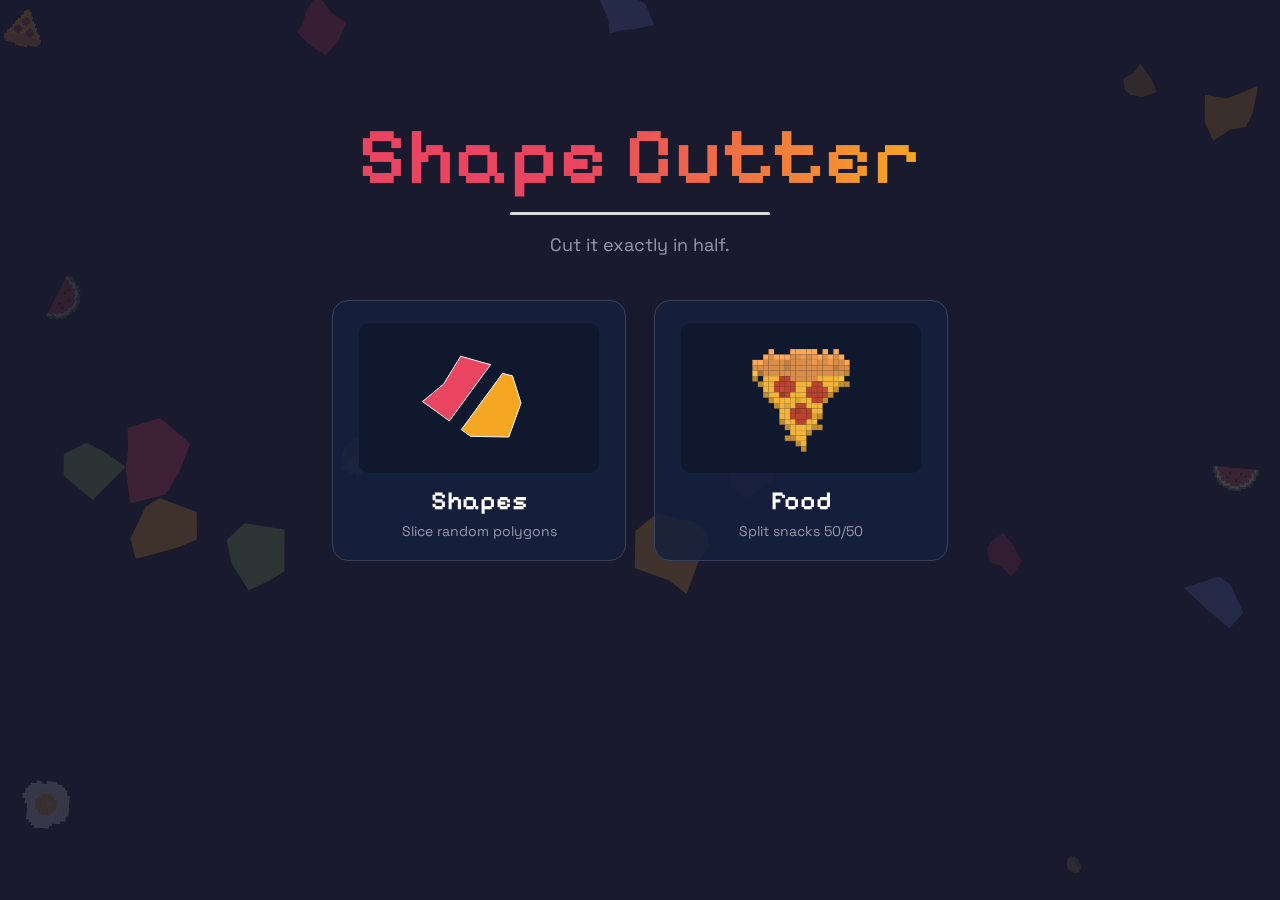
==== index.html @ d374879e "creating a better main ui and animations" ====
<!DOCTYPE html>
<html>
<head>
  <meta charset="utf-8">
  <meta name="viewport" content="width=device-width, initial-scale=1">
  <title>Shape Cutter</title>
  <link rel="preconnect" href="https://fonts.googleapis.com">
  <link rel="preconnect" href="https://fonts.gstatic.com" crossorigin>
  <link href="https://fonts.googleapis.com/css2?family=Pixelify+Sans:wght@400..700&family=Space+Grotesk:wght@300..700&display=swap" rel="stylesheet">
  <link rel="stylesheet" href="style.css">
</head>
<body>
  <canvas id="bg"></canvas>
  <main class="menu-wrap">
    <h1 class="title">Shape Cutter</h1>
    <div class="slice-line"></div>
    <p class="tagline">Cut it exactly in half.</p>
    <div class="menu">
      <a class="mode" href="shape.html">
        <canvas id="previewShapes" width="240" height="150"></canvas>
        <span class="mode-name">Shapes</span>
        <span class="mode-desc">Slice random polygons</span>
      </a>
      <a class="mode" href="objects.html">
        <canvas id="previewFood" width="240" height="150"></canvas>
        <span class="mode-name">Food</span>
        <span class="mode-desc">Split snacks 50/50</span>
      </a>
    </div>
  </main>
  <script src="engine.js"></script>
  <script src="foods.js"></script>
  <script src="menu.js"></script>
</body>
</html>
---- style.css ----
body {
  display: flex;
  flex-direction: column;
  align-items: center;
  background: #1a1a2e;
  font-family: 'Space Grotesk', system-ui, sans-serif;
  color: #eee;
  margin: 0;
  min-height: 100vh;
}
#game {
  border: 1px solid #444;
  background: #16213e;
  margin-top: 20px;
}
button {
  margin-top: 14px;
  font-family: inherit;
}
.back {
  align-self: flex-start;
  margin: 14px 0 0 14px;
  color: #99a;
  text-decoration: none;
}
.back:hover {
  color: #fff;
}

/* --- landing page --- */
#bg {
  position: fixed;
  inset: 0;
  z-index: 0;
}
.menu-wrap {
  position: relative;
  z-index: 1;
  display: flex;
  flex-direction: column;
  align-items: center;
}
.title {
  margin: 12vh 0 0;
  font-family: 'Pixelify Sans', monospace;
  font-size: clamp(44px, 9vw, 80px);
  font-weight: 600;
  letter-spacing: 1px;
  background: linear-gradient(100deg, #e94560 20%, #f5a623 50%, #e94560 80%);
  background-size: 200% 100%;
  -webkit-background-clip: text;
  background-clip: text;
  color: transparent;
  animation: rise 0.7s ease-out both, shimmer 6s linear infinite;
}
.slice-line {
  width: 0;
  height: 3px;
  border-radius: 2px;
  background: #fff;
  opacity: 0.85;
  margin-top: 8px;
  animation: slice 0.6s 0.5s ease-out forwards;
}
.tagline {
  color: #99a;
  font-size: 18px;
  margin: 18px 0 0;
  animation: rise 0.7s 0.2s ease-out both;
}
.menu {
  display: flex;
  gap: 28px;
  margin-top: 44px;
  flex-wrap: wrap;
  justify-content: center;
}
.mode {
  display: flex;
  flex-direction: column;
  align-items: center;
  gap: 6px;
  padding: 22px 26px 20px;
  background: rgba(22, 33, 62, 0.85);
  border: 1px solid #3a3f5c;
  border-radius: 16px;
  color: #fff;
  text-decoration: none;
  transition: transform 0.25s ease, border-color 0.25s ease, box-shadow 0.25s ease;
  animation: rise 0.7s 0.35s ease-out both;
}
.mode:nth-child(2) {
  animation-delay: 0.5s;
}
.mode:hover {
  transform: translateY(-8px) scale(1.03);
  border-color: #e94560;
  box-shadow: 0 12px 40px rgba(233, 69, 96, 0.25);
}
.mode canvas {
  border-radius: 10px;
  background: #10182e;
}
.mode-name {
  font-family: 'Pixelify Sans', monospace;
  font-size: 26px;
  font-weight: 600;
  margin-top: 6px;
}
.mode-desc {
  font-size: 14px;
  color: #99a;
}

@keyframes rise {
  from {
    opacity: 0;
    transform: translateY(18px);
  }
  to {
    opacity: 1;
    transform: none;
  }
}
@keyframes shimmer {
  to {
    background-position: 200% 0;
  }
}
@keyframes slice {
  to {
    width: min(260px, 60vw);
  }
}

@media (prefers-reduced-motion: reduce) {
  * {
    animation: none !important;
    transition: none !important;
  }
  .slice-line {
    width: min(260px, 60vw);
  }
}
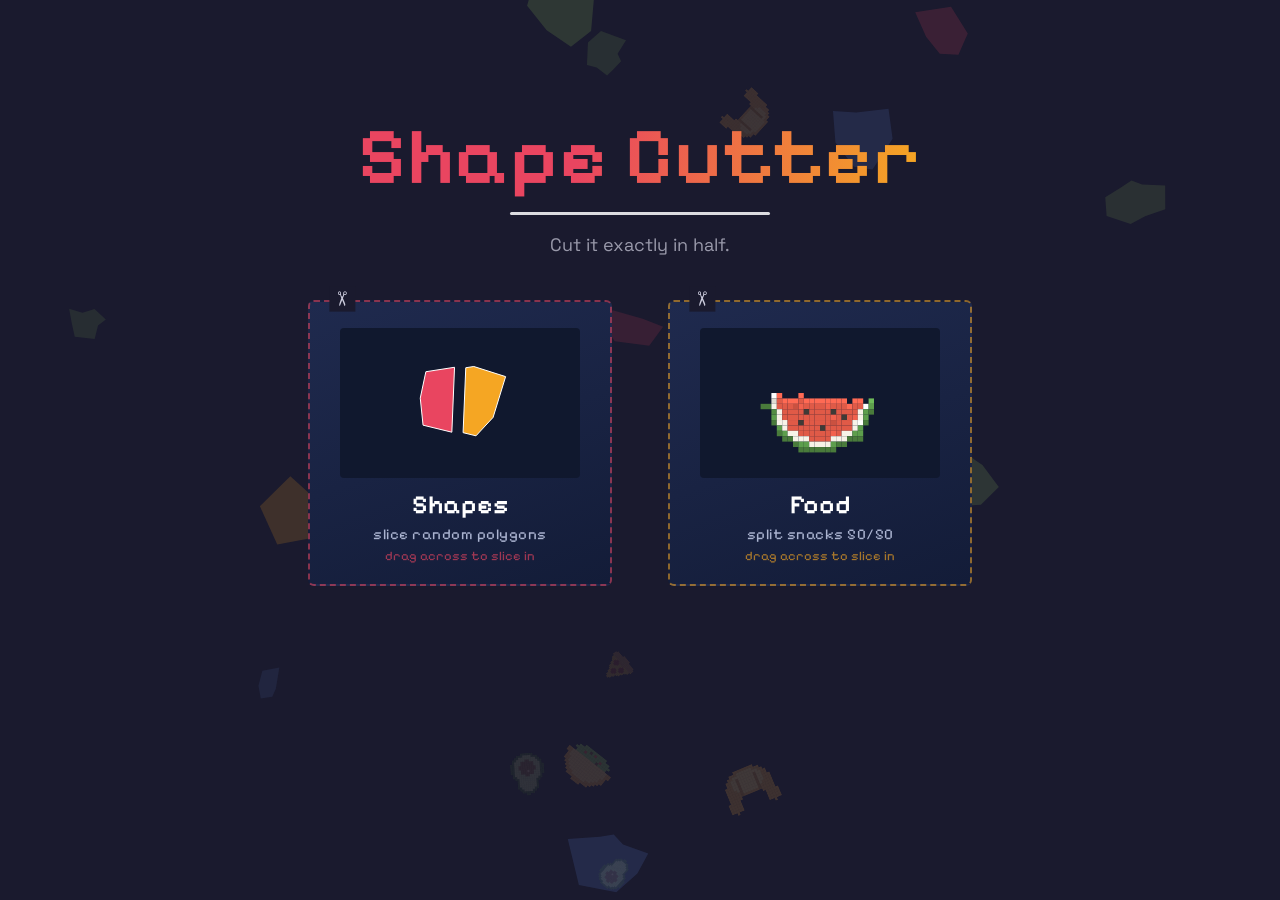
==== commit 01216874: "bettter cutting animation added a knife for the food mode and also added crumb animations" ====
--- a/index.html
+++ b/index.html
@@ -6,7 +6,7 @@
   <title>Shape Cutter</title>
   <link rel="preconnect" href="https://fonts.googleapis.com">
   <link rel="preconnect" href="https://fonts.gstatic.com" crossorigin>
-  <link href="https://fonts.googleapis.com/css2?family=Pixelify+Sans:wght@400..700&family=Space+Grotesk:wght@300..700&display=swap" rel="stylesheet">
+  <link href="https://fonts.googleapis.com/css2?family=Pixelify+Sans:wght@400..700&family=Orbitron:wght@500;700&family=Space+Grotesk:wght@300..700&display=swap" rel="stylesheet">
   <link rel="stylesheet" href="style.css">
 </head>
 <body>
@@ -16,15 +16,17 @@
     <div class="slice-line"></div>
     <p class="tagline">Cut it exactly in half.</p>
     <div class="menu">
-      <a class="mode" href="shape.html">
+      <a class="mode mode-shapes" href="shape.html">
         <canvas id="previewShapes" width="240" height="150"></canvas>
         <span class="mode-name">Shapes</span>
-        <span class="mode-desc">Slice random polygons</span>
+        <span class="mode-desc">slice random polygons</span>
+        <span class="mode-hint">drag across to slice in</span>
       </a>
-      <a class="mode" href="objects.html">
+      <a class="mode mode-food" href="objects.html">
         <canvas id="previewFood" width="240" height="150"></canvas>
         <span class="mode-name">Food</span>
-        <span class="mode-desc">Split snacks 50/50</span>
+        <span class="mode-desc">split snacks 50/50</span>
+        <span class="mode-hint">drag across to slice in</span>
       </a>
     </div>
   </main>
--- a/style.css
+++ b/style.css
@@ -9,18 +9,25 @@
   min-height: 100vh;
 }
 #game {
-  border: 1px solid #444;
+  position: fixed;
+  inset: 0;
   background: #16213e;
-  margin-top: 20px;
+  touch-action: none;
 }
 button {
   margin-top: 14px;
   font-family: inherit;
 }
 .back {
-  align-self: flex-start;
-  margin: 14px 0 0 14px;
-  color: #99a;
+  position: fixed;
+  top: 14px;
+  left: 14px;
+  z-index: 10;
+  padding: 6px 14px;
+  background: rgba(15, 52, 96, 0.8);
+  border: 1px solid #3a3f5c;
+  border-radius: 8px;
+  color: #ccd;
   text-decoration: none;
 }
 .back:hover {
@@ -70,36 +77,60 @@
 }
 .menu {
   display: flex;
-  gap: 28px;
+  gap: 56px;
   margin-top: 44px;
   flex-wrap: wrap;
   justify-content: center;
 }
 .mode {
+  --accent: #e94560;
+  position: relative;
   display: flex;
   flex-direction: column;
   align-items: center;
-  gap: 6px;
-  padding: 22px 26px 20px;
-  background: rgba(22, 33, 62, 0.85);
-  border: 1px solid #3a3f5c;
-  border-radius: 16px;
+  gap: 5px;
+  padding: 26px 30px 20px;
+  background: linear-gradient(160deg, #1f2a4e 0%, #131c38 100%);
+  border: 2px dashed color-mix(in srgb, var(--accent) 55%, transparent);
+  border-radius: 6px;
   color: #fff;
   text-decoration: none;
   transition: transform 0.25s ease, border-color 0.25s ease, box-shadow 0.25s ease;
   animation: rise 0.7s 0.35s ease-out both;
 }
+.mode-food {
+  --accent: #f5a623;
+}
 .mode:nth-child(2) {
   animation-delay: 0.5s;
 }
+/* scissors riding the dashed "cut here" border */
+.mode::before {
+  content: '\2702';
+  position: absolute;
+  top: -16px;
+  left: 20px;
+  font-size: 20px;
+  transform: rotate(90deg);
+  color: #ccd;
+  background: #1a1a2e;
+  padding: 0 4px;
+}
 .mode:hover {
   transform: translateY(-8px) scale(1.03);
-  border-color: #e94560;
-  box-shadow: 0 12px 40px rgba(233, 69, 96, 0.25);
+  border-style: solid;
+  border-color: var(--accent);
+  box-shadow: 0 12px 40px color-mix(in srgb, var(--accent) 28%, transparent),
+    inset 0 0 30px color-mix(in srgb, var(--accent) 10%, transparent);
+}
+.mode:hover::before {
+  animation: snip 0.5s ease-in-out infinite;
 }
 .mode canvas {
-  border-radius: 10px;
+  border-radius: 4px;
   background: #10182e;
+  touch-action: none;
+  cursor: crosshair;
 }
 .mode-name {
   font-family: 'Pixelify Sans', monospace;
@@ -108,8 +139,44 @@
   margin-top: 6px;
 }
 .mode-desc {
-  font-size: 14px;
-  color: #99a;
+  font-family: 'Pixelify Sans', monospace;
+  font-size: 15px;
+  letter-spacing: 0.5px;
+  color: #aab3d0;
+}
+.mode-hint {
+  font-family: 'Pixelify Sans', monospace;
+  font-size: 13px;
+  color: var(--accent);
+  opacity: 0.65;
+  transition: opacity 0.2s ease;
+}
+.mode.hint-flash {
+  animation: cardshake 0.4s ease;
+}
+.mode.hint-flash .mode-hint {
+  opacity: 1;
+}
+@keyframes snip {
+  0%,
+  100% {
+    transform: rotate(82deg);
+  }
+  50% {
+    transform: rotate(98deg);
+  }
+}
+@keyframes cardshake {
+  0%,
+  100% {
+    transform: none;
+  }
+  25% {
+    transform: translateX(-6px);
+  }
+  75% {
+    transform: translateX(6px);
+  }
 }
 
 @keyframes rise {
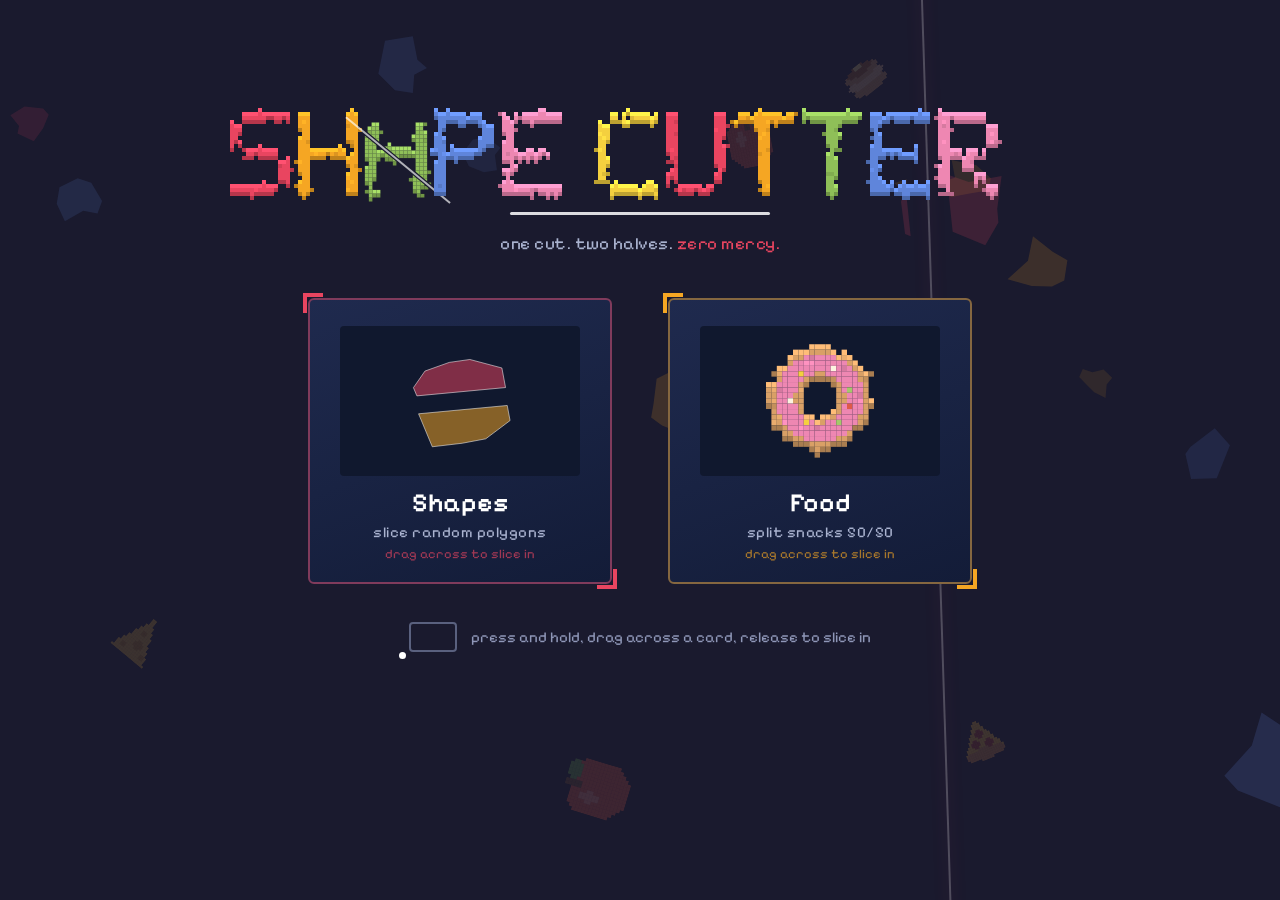
==== commit 764acc35: "created a better animation for entering each mode" ====
--- a/index.html
+++ b/index.html
@@ -12,9 +12,9 @@
 <body>
   <canvas id="bg"></canvas>
   <main class="menu-wrap">
-    <h1 class="title">Shape Cutter</h1>
+    <h1 class="title"><canvas id="titleCanvas" width="836" height="96" aria-label="Shape Cutter"></canvas></h1>
     <div class="slice-line"></div>
-    <p class="tagline">Cut it exactly in half.</p>
+    <p class="tagline">one cut. two halves. <span class="tagline-accent">zero mercy.</span></p>
     <div class="menu">
       <a class="mode mode-shapes" href="shape.html">
         <canvas id="previewShapes" width="240" height="150"></canvas>
@@ -29,6 +29,10 @@
         <span class="mode-hint">drag across to slice in</span>
       </a>
     </div>
+    <p class="how">
+      <span class="how-demo"><span class="how-dot"></span></span>
+      <span>press and hold, drag across a card, release to slice in</span>
+    </p>
   </main>
   <script src="engine.js"></script>
   <script src="foods.js"></script>
--- a/style.css
+++ b/style.css
@@ -7,6 +7,12 @@
   color: #eee;
   margin: 0;
   min-height: 100vh;
+  animation: pagefade 0.4s ease-out;
+}
+@keyframes pagefade {
+  from {
+    opacity: 0;
+  }
 }
 #game {
   position: fixed;
@@ -49,16 +55,12 @@
 }
 .title {
   margin: 12vh 0 0;
-  font-family: 'Pixelify Sans', monospace;
-  font-size: clamp(44px, 9vw, 80px);
-  font-weight: 600;
-  letter-spacing: 1px;
-  background: linear-gradient(100deg, #e94560 20%, #f5a623 50%, #e94560 80%);
-  background-size: 200% 100%;
-  -webkit-background-clip: text;
-  background-clip: text;
-  color: transparent;
-  animation: rise 0.7s ease-out both, shimmer 6s linear infinite;
+  line-height: 0;
+  animation: rise 0.7s ease-out both;
+}
+.title canvas {
+  max-width: min(92vw, 860px);
+  image-rendering: pixelated;
 }
 .slice-line {
   width: 0;
@@ -70,10 +72,15 @@
   animation: slice 0.6s 0.5s ease-out forwards;
 }
 .tagline {
-  color: #99a;
-  font-size: 18px;
+  font-family: 'Pixelify Sans', monospace;
+  font-size: 17px;
+  letter-spacing: 0.5px;
+  color: #aab3d0;
   margin: 18px 0 0;
   animation: rise 0.7s 0.2s ease-out both;
+}
+.tagline-accent {
+  color: #e94560;
 }
 .menu {
   display: flex;
@@ -91,10 +98,11 @@
   gap: 5px;
   padding: 26px 30px 20px;
   background: linear-gradient(160deg, #1f2a4e 0%, #131c38 100%);
-  border: 2px dashed color-mix(in srgb, var(--accent) 55%, transparent);
+  border: 2px solid color-mix(in srgb, var(--accent) 45%, #2a3358);
   border-radius: 6px;
   color: #fff;
   text-decoration: none;
+  cursor: crosshair;
   transition: transform 0.25s ease, border-color 0.25s ease, box-shadow 0.25s ease;
   animation: rise 0.7s 0.35s ease-out both;
 }
@@ -104,17 +112,25 @@
 .mode:nth-child(2) {
   animation-delay: 0.5s;
 }
-/* scissors riding the dashed "cut here" border */
+/* target-bracket corners: this card is something you cut */
+.mode::before,
+.mode::after {
+  content: '';
+  position: absolute;
+  width: 16px;
+  height: 16px;
+}
 .mode::before {
-  content: '\2702';
-  position: absolute;
-  top: -16px;
-  left: 20px;
-  font-size: 20px;
-  transform: rotate(90deg);
-  color: #ccd;
-  background: #1a1a2e;
-  padding: 0 4px;
+  top: -7px;
+  left: -7px;
+  border-top: 4px solid var(--accent);
+  border-left: 4px solid var(--accent);
+}
+.mode::after {
+  bottom: -7px;
+  right: -7px;
+  border-bottom: 4px solid var(--accent);
+  border-right: 4px solid var(--accent);
 }
 .mode:hover {
   transform: translateY(-8px) scale(1.03);
@@ -123,14 +139,10 @@
   box-shadow: 0 12px 40px color-mix(in srgb, var(--accent) 28%, transparent),
     inset 0 0 30px color-mix(in srgb, var(--accent) 10%, transparent);
 }
-.mode:hover::before {
-  animation: snip 0.5s ease-in-out infinite;
-}
 .mode canvas {
   border-radius: 4px;
   background: #10182e;
   touch-action: none;
-  cursor: crosshair;
 }
 .mode-name {
   font-family: 'Pixelify Sans', monospace;
@@ -151,20 +163,73 @@
   opacity: 0.65;
   transition: opacity 0.2s ease;
 }
-.mode.hint-flash {
-  animation: cardshake 0.4s ease;
-}
 .mode.hint-flash .mode-hint {
   opacity: 1;
 }
-@keyframes snip {
+.how {
+  display: flex;
+  align-items: center;
+  gap: 14px;
+  margin-top: 38px;
+  font-family: 'Pixelify Sans', monospace;
+  font-size: 15px;
+  color: #8f97b8;
+  animation: rise 0.7s 0.65s ease-out both;
+  transition: color 0.2s ease;
+}
+.how-demo {
+  position: relative;
+  width: 44px;
+  height: 26px;
+  border: 2px solid #5a617f;
+  border-radius: 4px;
+}
+.how-dot {
+  position: absolute;
+  width: 7px;
+  height: 7px;
+  border-radius: 50%;
+  background: #fff;
+  left: -12px;
+  top: 28px;
+  animation: howsweep 2.2s ease-in-out infinite;
+}
+.how.hint-flash {
+  color: #fff;
+}
+.how.hint-flash .how-demo {
+  border-color: #e94560;
+}
+@keyframes howsweep {
   0%,
+  12% {
+    transform: none;
+    opacity: 0;
+  }
+  22% {
+    opacity: 1;
+  }
+  70% {
+    transform: translate(58px, -38px);
+    opacity: 1;
+  }
+  82%,
   100% {
-    transform: rotate(82deg);
-  }
-  50% {
-    transform: rotate(98deg);
-  }
+    transform: translate(58px, -38px);
+    opacity: 0;
+  }
+}
+.wipe-panel {
+  position: fixed;
+  inset: 0;
+  z-index: 70;
+  pointer-events: none;
+}
+#fxOverlay {
+  position: fixed;
+  inset: 0;
+  z-index: 50;
+  pointer-events: none;
 }
 @keyframes cardshake {
   0%,
@@ -187,11 +252,6 @@
   to {
     opacity: 1;
     transform: none;
-  }
-}
-@keyframes shimmer {
-  to {
-    background-position: 200% 0;
   }
 }
 @keyframes slice {
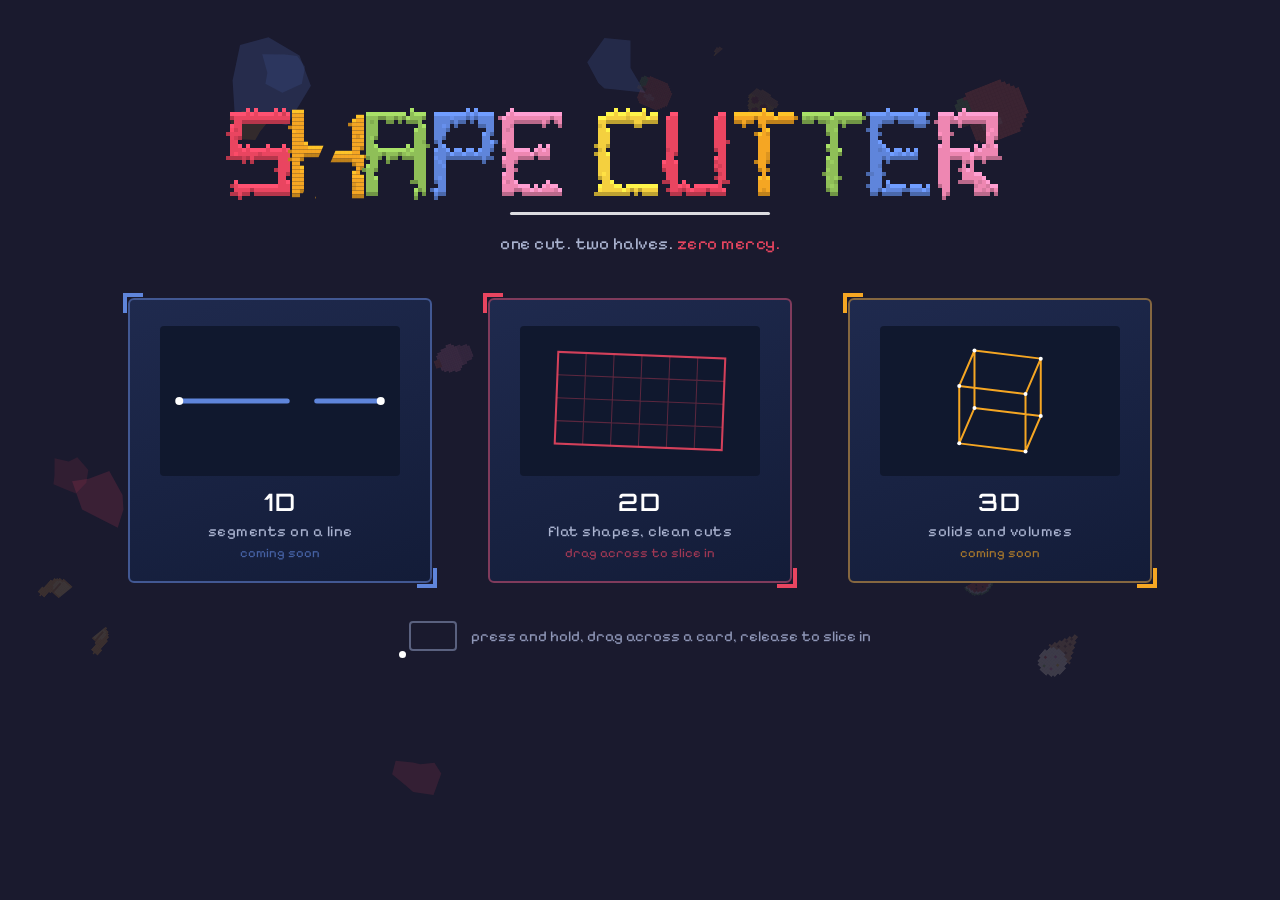
==== commit 737f3bc2: "added the interface for the three different dimensions" ====
--- a/index.html
+++ b/index.html
@@ -16,17 +16,23 @@
     <div class="slice-line"></div>
     <p class="tagline">one cut. two halves. <span class="tagline-accent">zero mercy.</span></p>
     <div class="menu">
-      <a class="mode mode-shapes" href="shape.html">
-        <canvas id="previewShapes" width="240" height="150"></canvas>
-        <span class="mode-name">Shapes</span>
-        <span class="mode-desc">slice random polygons</span>
+      <a class="mode dim-card mode-d1" href="#" data-soon="1">
+        <canvas id="previewD1" width="240" height="150"></canvas>
+        <span class="mode-name">1D</span>
+        <span class="mode-desc">segments on a line</span>
+        <span class="mode-hint">coming soon</span>
+      </a>
+      <a class="mode dim-card mode-d2" href="2d.html">
+        <canvas id="previewD2" width="240" height="150"></canvas>
+        <span class="mode-name">2D</span>
+        <span class="mode-desc">flat shapes, clean cuts</span>
         <span class="mode-hint">drag across to slice in</span>
       </a>
-      <a class="mode mode-food" href="objects.html">
-        <canvas id="previewFood" width="240" height="150"></canvas>
-        <span class="mode-name">Food</span>
-        <span class="mode-desc">split snacks 50/50</span>
-        <span class="mode-hint">drag across to slice in</span>
+      <a class="mode dim-card mode-d3" href="#" data-soon="1">
+        <canvas id="previewD3" width="240" height="150"></canvas>
+        <span class="mode-name">3D</span>
+        <span class="mode-desc">solids and volumes</span>
+        <span class="mode-hint">coming soon</span>
       </a>
     </div>
     <p class="how">
--- a/style.css
+++ b/style.css
@@ -112,6 +112,34 @@
 .mode:nth-child(2) {
   animation-delay: 0.5s;
 }
+.mode:nth-child(3) {
+  animation-delay: 0.65s;
+}
+.mode-d1 {
+  --accent: #5f85db;
+}
+.mode-d2 {
+  --accent: #e94560;
+}
+.mode-d3 {
+  --accent: #f5a623;
+}
+.dim-card .mode-name {
+  font-family: 'Orbitron', sans-serif;
+  font-size: 24px;
+  letter-spacing: 2px;
+}
+.num {
+  font-family: 'Orbitron', sans-serif;
+  font-size: 13px;
+}
+.page-head {
+  font-family: 'Pixelify Sans', monospace;
+  font-size: clamp(30px, 6vw, 42px);
+  color: #fff;
+  margin: 10vh 0 0;
+  animation: rise 0.7s ease-out both;
+}
 /* target-bracket corners: this card is something you cut */
 .mode::before,
 .mode::after {
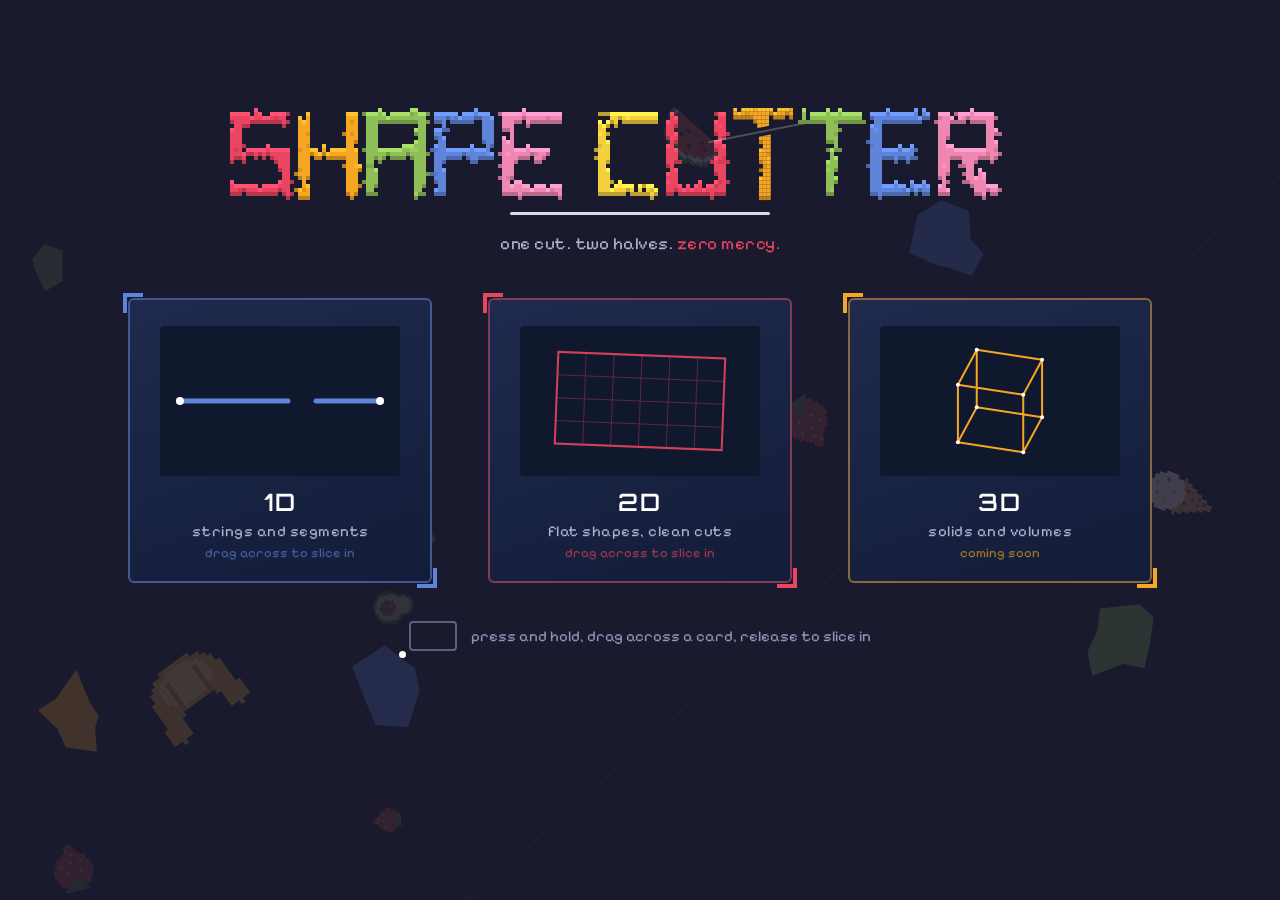
==== commit f985652f: "created the 1D line mode" ====
--- a/index.html
+++ b/index.html
@@ -16,11 +16,11 @@
     <div class="slice-line"></div>
     <p class="tagline">one cut. two halves. <span class="tagline-accent">zero mercy.</span></p>
     <div class="menu">
-      <a class="mode dim-card mode-d1" href="#" data-soon="1">
+      <a class="mode dim-card mode-d1" href="1d.html">
         <canvas id="previewD1" width="240" height="150"></canvas>
         <span class="mode-name">1D</span>
-        <span class="mode-desc">segments on a line</span>
-        <span class="mode-hint">coming soon</span>
+        <span class="mode-desc">strings and segments</span>
+        <span class="mode-hint">drag across to slice in</span>
       </a>
       <a class="mode dim-card mode-d2" href="2d.html">
         <canvas id="previewD2" width="240" height="150"></canvas>
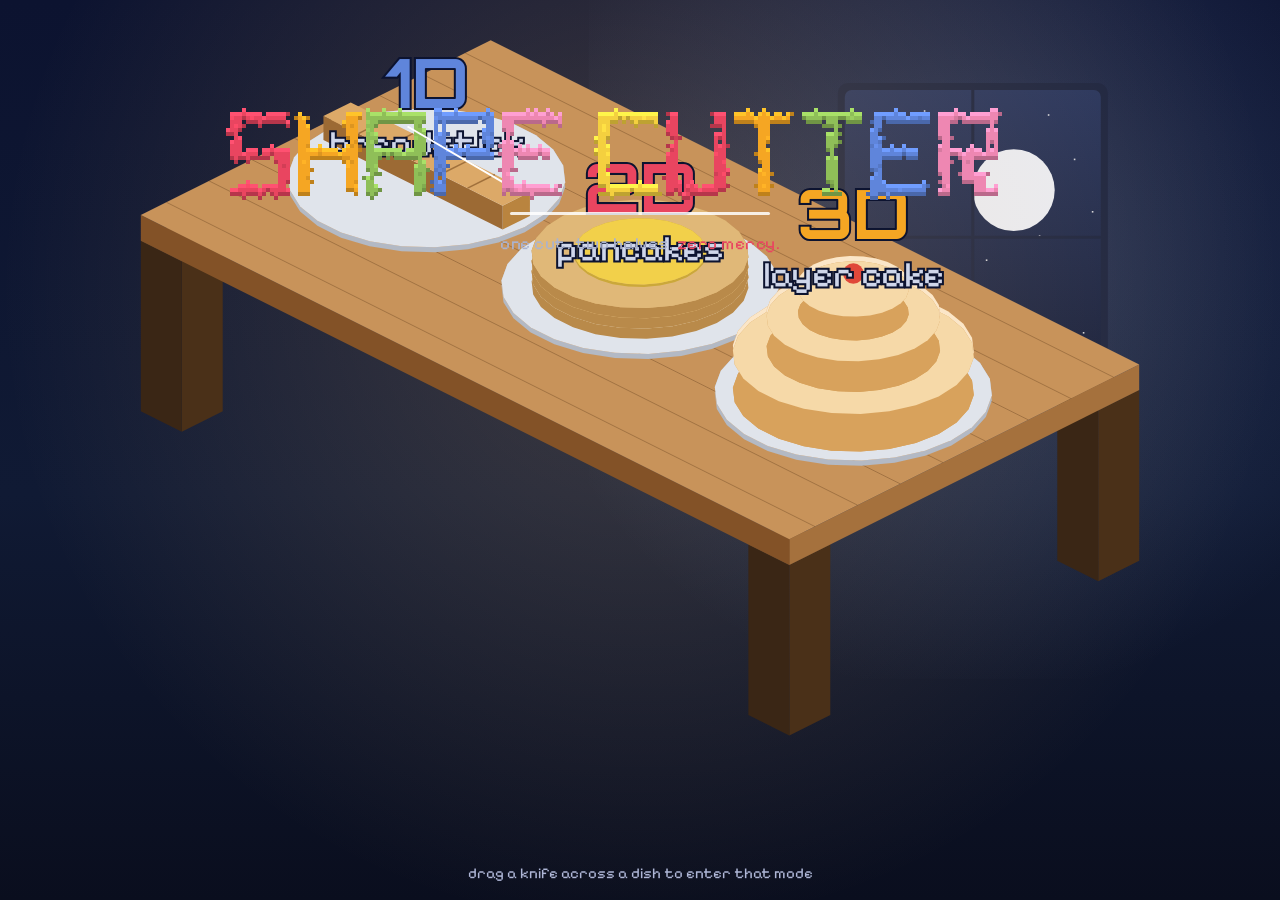
==== commit c5537388: "remaking the ui display and background" ====
--- a/index.html
+++ b/index.html
@@ -15,31 +15,8 @@
     <h1 class="title"><canvas id="titleCanvas" width="836" height="96" aria-label="Shape Cutter"></canvas></h1>
     <div class="slice-line"></div>
     <p class="tagline">one cut. two halves. <span class="tagline-accent">zero mercy.</span></p>
-    <div class="menu">
-      <a class="mode dim-card mode-d1" href="1d.html">
-        <canvas id="previewD1" width="240" height="150"></canvas>
-        <span class="mode-name">1D</span>
-        <span class="mode-desc">strings and segments</span>
-        <span class="mode-hint">drag across to slice in</span>
-      </a>
-      <a class="mode dim-card mode-d2" href="2d.html">
-        <canvas id="previewD2" width="240" height="150"></canvas>
-        <span class="mode-name">2D</span>
-        <span class="mode-desc">flat shapes, clean cuts</span>
-        <span class="mode-hint">drag across to slice in</span>
-      </a>
-      <a class="mode dim-card mode-d3" href="#" data-soon="1">
-        <canvas id="previewD3" width="240" height="150"></canvas>
-        <span class="mode-name">3D</span>
-        <span class="mode-desc">solids and volumes</span>
-        <span class="mode-hint">coming soon</span>
-      </a>
-    </div>
-    <p class="how">
-      <span class="how-demo"><span class="how-dot"></span></span>
-      <span>press and hold, drag across a card, release to slice in</span>
-    </p>
   </main>
+  <p class="kitchen-hint">drag a knife across a dish to enter that mode</p>
   <script src="engine.js"></script>
   <script src="foods.js"></script>
   <script src="menu.js"></script>
--- a/style.css
+++ b/style.css
@@ -44,6 +44,8 @@
 #bg {
   position: fixed;
   inset: 0;
+  width: 100%;
+  height: 100%;
   z-index: 0;
 }
 .menu-wrap {
@@ -52,6 +54,21 @@
   display: flex;
   flex-direction: column;
   align-items: center;
+  pointer-events: none; /* let slice gestures reach the scene canvas beneath */
+}
+.kitchen-hint {
+  position: fixed;
+  bottom: 18px;
+  left: 0;
+  right: 0;
+  z-index: 1;
+  text-align: center;
+  margin: 0;
+  font-family: 'Pixelify Sans', monospace;
+  font-size: 15px;
+  color: #aeb6d6;
+  pointer-events: none;
+  animation: rise 0.7s 0.6s ease-out both;
 }
 .title {
   margin: 12vh 0 0;
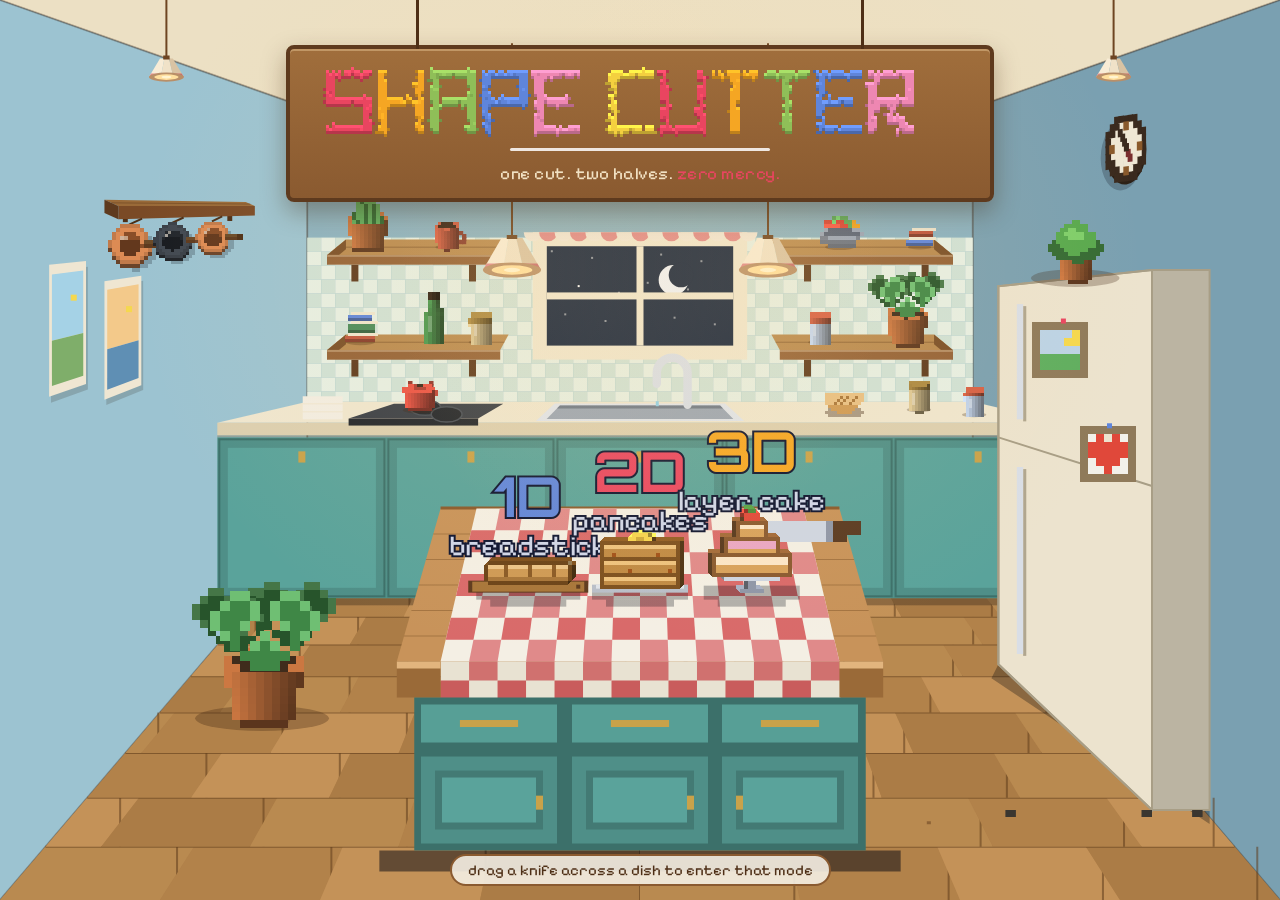
==== commit 162cf484: "upgrading the kitchen background" ====
--- a/index.html
+++ b/index.html
@@ -12,9 +12,11 @@
 <body>
   <canvas id="bg"></canvas>
   <main class="menu-wrap">
-    <h1 class="title"><canvas id="titleCanvas" width="836" height="96" aria-label="Shape Cutter"></canvas></h1>
-    <div class="slice-line"></div>
-    <p class="tagline">one cut. two halves. <span class="tagline-accent">zero mercy.</span></p>
+    <div class="sign">
+      <h1 class="title"><canvas id="titleCanvas" width="836" height="96" aria-label="Shape Cutter"></canvas></h1>
+      <div class="slice-line"></div>
+      <p class="tagline">one cut. two halves. <span class="tagline-accent">zero mercy.</span></p>
+    </div>
   </main>
   <p class="kitchen-hint">drag a knife across a dish to enter that mode</p>
   <script src="engine.js"></script>
--- a/style.css
+++ b/style.css
@@ -58,25 +58,58 @@
 }
 .kitchen-hint {
   position: fixed;
-  bottom: 18px;
+  bottom: 14px;
   left: 0;
   right: 0;
+  width: fit-content;
   z-index: 1;
   text-align: center;
-  margin: 0;
+  margin: 0 auto;
+  padding: 5px 16px;
   font-family: 'Pixelify Sans', monospace;
   font-size: 15px;
-  color: #aeb6d6;
+  color: #4e2f16;
+  background: rgba(244, 239, 228, 0.9);
+  border: 2px solid #8a5a30;
+  border-radius: 999px;
   pointer-events: none;
   animation: rise 0.7s 0.6s ease-out both;
 }
+/* hanging wooden sign that holds the title + tagline */
+.sign {
+  position: relative;
+  display: flex;
+  flex-direction: column;
+  align-items: center;
+  margin-top: 5vh;
+  padding: 18px 30px 14px;
+  background: linear-gradient(#a06e3c, #8a5a30);
+  border: 4px solid #5e3a1e;
+  border-radius: 8px;
+  box-shadow: 0 10px 24px rgba(60, 35, 10, 0.35), inset 0 2px 0 rgba(255, 226, 180, 0.35);
+  animation: rise 0.7s ease-out both;
+}
+.sign::before,
+.sign::after {
+  content: '';
+  position: absolute;
+  top: -7.2vh;
+  width: 3px;
+  height: 7.2vh;
+  background: #4e2f16;
+}
+.sign::before {
+  left: 18%;
+}
+.sign::after {
+  right: 18%;
+}
 .title {
-  margin: 12vh 0 0;
+  margin: 0;
   line-height: 0;
-  animation: rise 0.7s ease-out both;
 }
 .title canvas {
-  max-width: min(92vw, 860px);
+  max-width: min(80vw, 640px);
   image-rendering: pixelated;
 }
 .slice-line {
@@ -92,8 +125,8 @@
   font-family: 'Pixelify Sans', monospace;
   font-size: 17px;
   letter-spacing: 0.5px;
-  color: #aab3d0;
-  margin: 18px 0 0;
+  color: #f2e2c4;
+  margin: 12px 0 0;
   animation: rise 0.7s 0.2s ease-out both;
 }
 .tagline-accent {
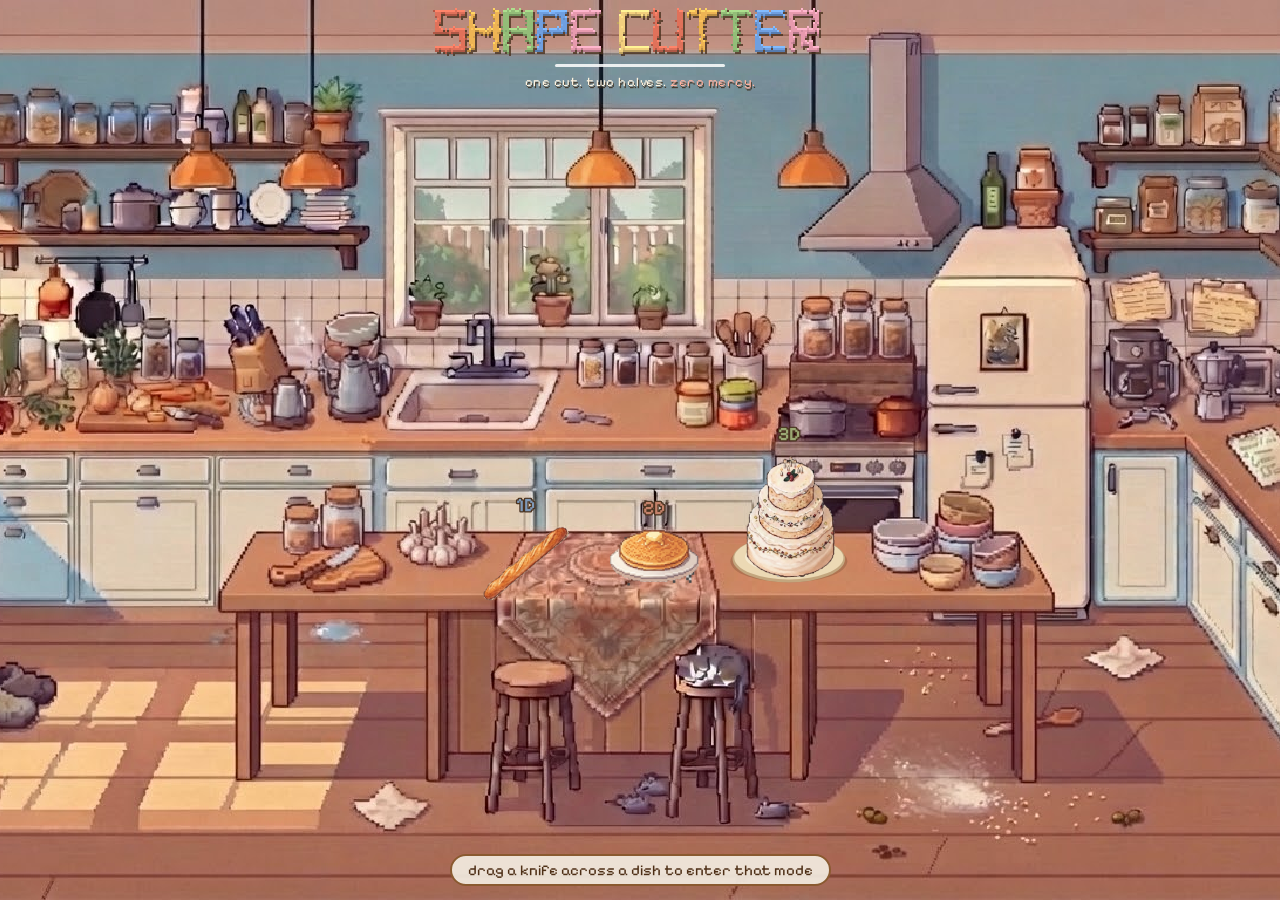
==== commit 6ed343a7: "reorganized project repo" ====
--- a/index.html
+++ b/index.html
@@ -7,7 +7,7 @@
   <link rel="preconnect" href="https://fonts.googleapis.com">
   <link rel="preconnect" href="https://fonts.gstatic.com" crossorigin>
   <link href="https://fonts.googleapis.com/css2?family=Pixelify+Sans:wght@400..700&family=Orbitron:wght@500;700&family=Space+Grotesk:wght@300..700&display=swap" rel="stylesheet">
-  <link rel="stylesheet" href="style.css">
+  <link rel="stylesheet" href="css/style.css">
 </head>
 <body>
   <canvas id="bg"></canvas>
@@ -19,8 +19,8 @@
     </div>
   </main>
   <p class="kitchen-hint">drag a knife across a dish to enter that mode</p>
-  <script src="engine.js"></script>
-  <script src="foods.js"></script>
-  <script src="menu.js"></script>
+  <script src="js/shared/engine.js"></script>
+  <script src="js/shared/foods.js"></script>
+  <script src="js/shared/menu.js"></script>
 </body>
 </html>
--- a/css/style.css
+++ b/css/style.css
@@ -0,0 +1,331 @@
+body {
+  display: flex;
+  flex-direction: column;
+  align-items: center;
+  background: #1a1a2e;
+  font-family: 'Space Grotesk', system-ui, sans-serif;
+  color: #eee;
+  margin: 0;
+  min-height: 100vh;
+  animation: pagefade 0.4s ease-out;
+}
+@keyframes pagefade {
+  from {
+    opacity: 0;
+  }
+}
+#game {
+  position: fixed;
+  inset: 0;
+  background: transparent; /* the dimension backdrop on #bg shows through */
+  touch-action: none;
+}
+button {
+  margin-top: 14px;
+  font-family: inherit;
+}
+.back {
+  position: fixed;
+  top: 14px;
+  left: 14px;
+  z-index: 10;
+  padding: 6px 14px;
+  background: rgba(15, 52, 96, 0.8);
+  border: 1px solid #3a3f5c;
+  border-radius: 8px;
+  color: #ccd;
+  text-decoration: none;
+}
+.back:hover {
+  color: #fff;
+}
+
+/* --- landing page --- */
+#bg {
+  position: fixed;
+  inset: 0;
+  width: 100%;
+  height: 100%;
+  z-index: 0;
+}
+.menu-wrap {
+  position: relative;
+  z-index: 1;
+  display: flex;
+  flex-direction: column;
+  align-items: center;
+  pointer-events: none; /* let slice gestures reach the scene canvas beneath */
+}
+.kitchen-hint {
+  position: fixed;
+  bottom: 14px;
+  left: 0;
+  right: 0;
+  width: fit-content;
+  z-index: 1;
+  text-align: center;
+  margin: 0 auto;
+  padding: 5px 16px;
+  font-family: 'Pixelify Sans', monospace;
+  font-size: 15px;
+  color: #4e2f16;
+  background: rgba(244, 239, 228, 0.9);
+  border: 2px solid #8a5a30;
+  border-radius: 999px;
+  pointer-events: none;
+  animation: rise 0.7s 0.6s ease-out both;
+}
+/* compact title block pinned to the very top, floating over the picture */
+.sign {
+  position: relative;
+  display: flex;
+  flex-direction: column;
+  align-items: center;
+  margin-top: 8px;
+  animation: rise 0.7s ease-out both;
+}
+.title {
+  margin: 0;
+  line-height: 0;
+}
+.title canvas {
+  max-width: min(50vw, 418px);
+  image-rendering: pixelated;
+}
+.slice-line {
+  width: 0;
+  height: 3px;
+  border-radius: 2px;
+  background: #fff;
+  opacity: 0.85;
+  margin-top: 8px;
+  animation: slice 0.6s 0.5s ease-out forwards;
+}
+.tagline {
+  font-family: 'Pixelify Sans', monospace;
+  font-size: 13px;
+  letter-spacing: 0.5px;
+  color: #fdf3e0;
+  text-shadow: 1px 2px 0 rgba(58, 43, 28, 0.85);
+  margin: 7px 0 0;
+  animation: rise 0.7s 0.2s ease-out both;
+}
+.tagline-accent {
+  color: #ffb3a0;
+}
+.menu {
+  display: flex;
+  gap: 56px;
+  margin-top: 44px;
+  flex-wrap: wrap;
+  justify-content: center;
+}
+.mode {
+  --accent: #e94560;
+  pointer-events: auto; /* re-enable: .menu-wrap is pass-through for the landing scene */
+  position: relative;
+  display: flex;
+  flex-direction: column;
+  align-items: center;
+  gap: 5px;
+  padding: 26px 30px 20px;
+  background: linear-gradient(160deg, #1f2a4e 0%, #131c38 100%);
+  border: 2px solid color-mix(in srgb, var(--accent) 45%, #2a3358);
+  border-radius: 6px;
+  color: #fff;
+  text-decoration: none;
+  cursor: crosshair;
+  transition: transform 0.25s ease, border-color 0.25s ease, box-shadow 0.25s ease;
+  animation: rise 0.7s 0.35s ease-out both;
+}
+.mode-food {
+  --accent: #f5a623;
+}
+.mode:nth-child(2) {
+  animation-delay: 0.5s;
+}
+.mode:nth-child(3) {
+  animation-delay: 0.65s;
+}
+.mode-d1 {
+  --accent: #5f85db;
+}
+.mode-d2 {
+  --accent: #e94560;
+}
+.mode-d3 {
+  --accent: #f5a623;
+}
+.dim-card .mode-name {
+  font-family: 'Orbitron', sans-serif;
+  font-size: 24px;
+  letter-spacing: 2px;
+}
+.num {
+  font-family: 'Orbitron', sans-serif;
+  font-size: 13px;
+}
+.page-head {
+  font-family: 'Pixelify Sans', monospace;
+  font-size: clamp(30px, 6vw, 42px);
+  color: #fff;
+  margin: 10vh 0 0;
+  animation: rise 0.7s ease-out both;
+}
+/* target-bracket corners: this card is something you cut */
+.mode::before,
+.mode::after {
+  content: '';
+  position: absolute;
+  width: 16px;
+  height: 16px;
+}
+.mode::before {
+  top: -7px;
+  left: -7px;
+  border-top: 4px solid var(--accent);
+  border-left: 4px solid var(--accent);
+}
+.mode::after {
+  bottom: -7px;
+  right: -7px;
+  border-bottom: 4px solid var(--accent);
+  border-right: 4px solid var(--accent);
+}
+.mode:hover {
+  transform: translateY(-8px) scale(1.03);
+  border-style: solid;
+  border-color: var(--accent);
+  box-shadow: 0 12px 40px color-mix(in srgb, var(--accent) 28%, transparent),
+    inset 0 0 30px color-mix(in srgb, var(--accent) 10%, transparent);
+}
+.mode canvas {
+  border-radius: 4px;
+  background: #10182e;
+  touch-action: none;
+}
+.mode-name {
+  font-family: 'Pixelify Sans', monospace;
+  font-size: 26px;
+  font-weight: 600;
+  margin-top: 6px;
+}
+.mode-desc {
+  font-family: 'Pixelify Sans', monospace;
+  font-size: 15px;
+  letter-spacing: 0.5px;
+  color: #aab3d0;
+}
+.mode-hint {
+  font-family: 'Pixelify Sans', monospace;
+  font-size: 13px;
+  color: var(--accent);
+  opacity: 0.65;
+  transition: opacity 0.2s ease;
+}
+.mode.hint-flash .mode-hint {
+  opacity: 1;
+}
+.how {
+  display: flex;
+  align-items: center;
+  gap: 14px;
+  margin-top: 38px;
+  font-family: 'Pixelify Sans', monospace;
+  font-size: 15px;
+  color: #8f97b8;
+  animation: rise 0.7s 0.65s ease-out both;
+  transition: color 0.2s ease;
+}
+.how-demo {
+  position: relative;
+  width: 44px;
+  height: 26px;
+  border: 2px solid #5a617f;
+  border-radius: 4px;
+}
+.how-dot {
+  position: absolute;
+  width: 7px;
+  height: 7px;
+  border-radius: 50%;
+  background: #fff;
+  left: -12px;
+  top: 28px;
+  animation: howsweep 2.2s ease-in-out infinite;
+}
+.how.hint-flash {
+  color: #fff;
+}
+.how.hint-flash .how-demo {
+  border-color: #e94560;
+}
+@keyframes howsweep {
+  0%,
+  12% {
+    transform: none;
+    opacity: 0;
+  }
+  22% {
+    opacity: 1;
+  }
+  70% {
+    transform: translate(58px, -38px);
+    opacity: 1;
+  }
+  82%,
+  100% {
+    transform: translate(58px, -38px);
+    opacity: 0;
+  }
+}
+.wipe-panel {
+  position: fixed;
+  inset: 0;
+  z-index: 70;
+  pointer-events: none;
+}
+#fxOverlay {
+  position: fixed;
+  inset: 0;
+  z-index: 50;
+  pointer-events: none;
+}
+@keyframes cardshake {
+  0%,
+  100% {
+    transform: none;
+  }
+  25% {
+    transform: translateX(-6px);
+  }
+  75% {
+    transform: translateX(6px);
+  }
+}
+
+@keyframes rise {
+  from {
+    opacity: 0;
+    transform: translateY(18px);
+  }
+  to {
+    opacity: 1;
+    transform: none;
+  }
+}
+@keyframes slice {
+  to {
+    width: min(170px, 42vw);
+  }
+}
+
+@media (prefers-reduced-motion: reduce) {
+  * {
+    animation: none !important;
+    transition: none !important;
+  }
+  .slice-line {
+    width: min(170px, 42vw);
+  }
+}
